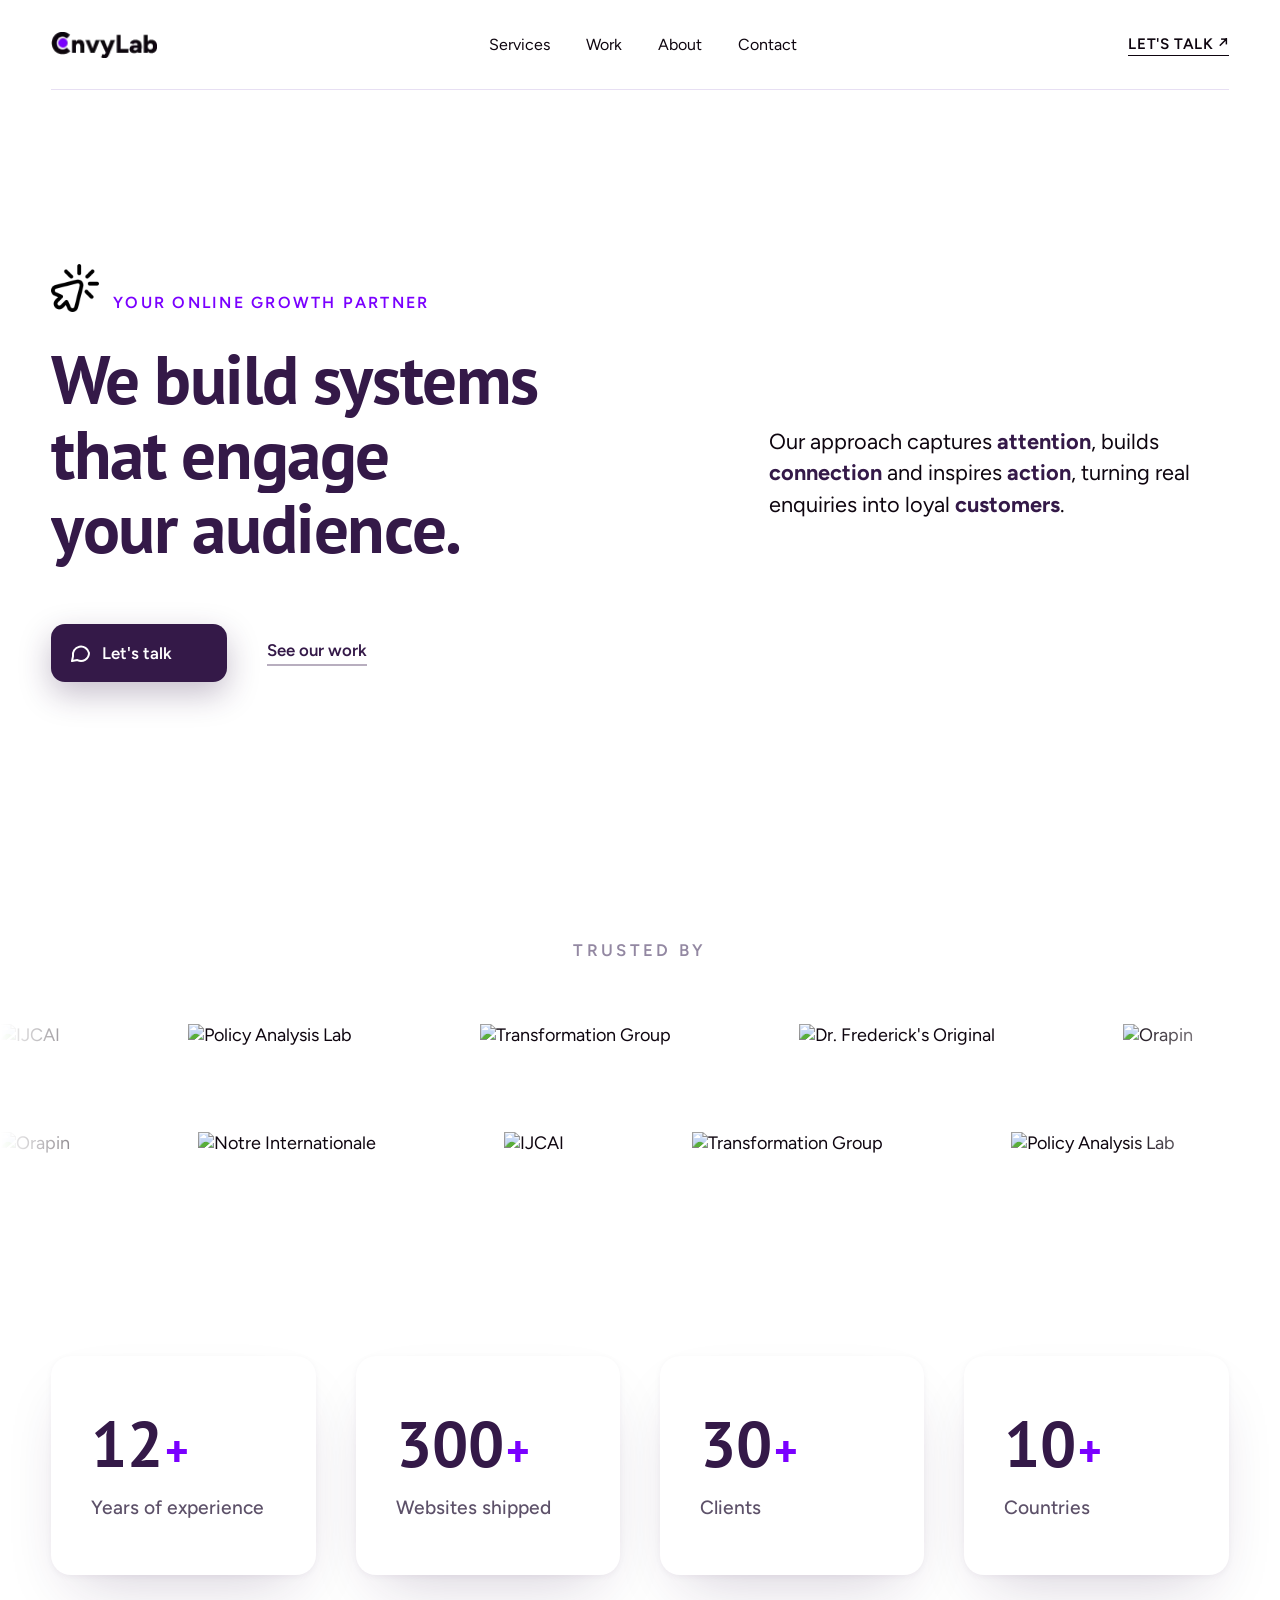
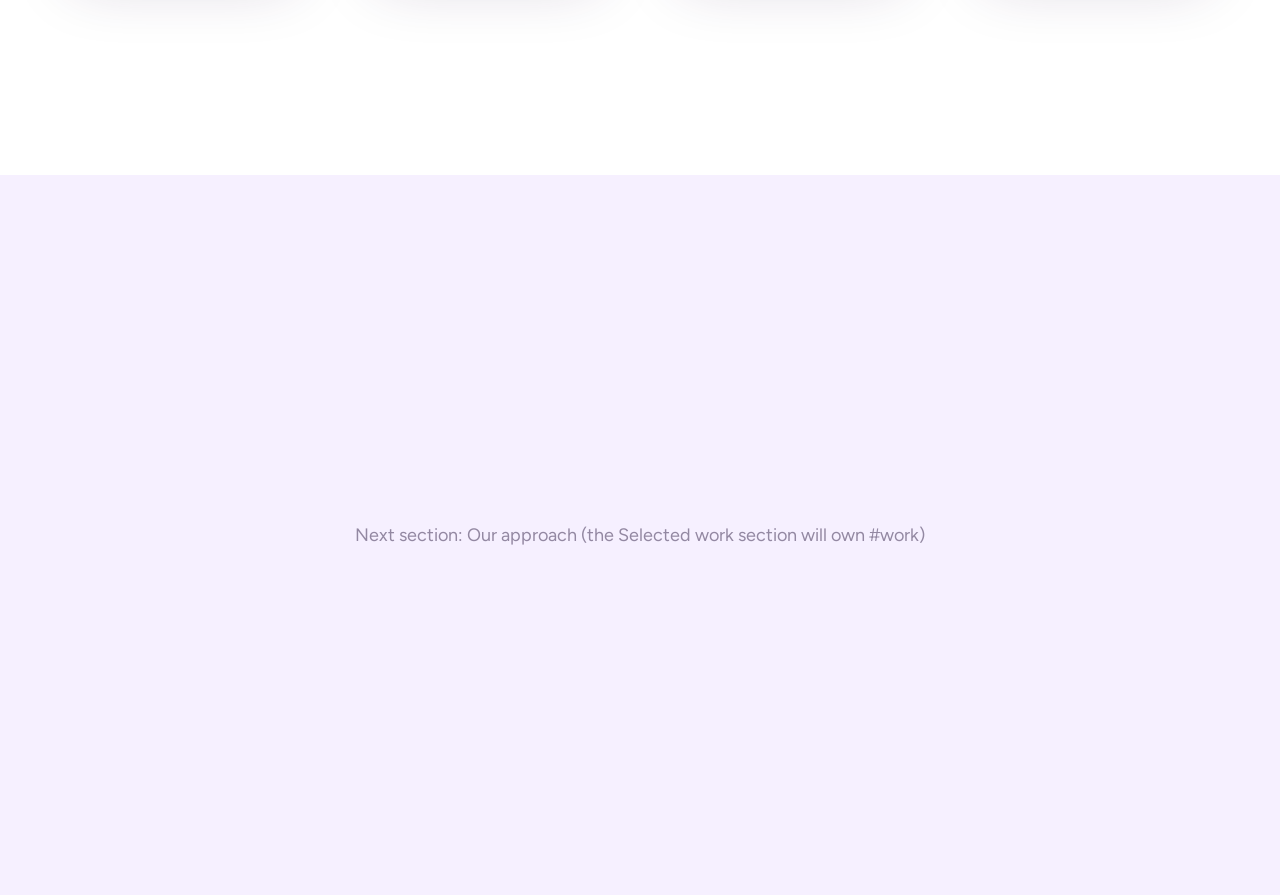
==== website/index.html @ e9a3d0f8 "conveylab hero and progress" ====
<!doctype html>
<html lang="en">
  <head>
    <meta charset="UTF-8" />
    <meta name="viewport" content="width=device-width, initial-scale=1.0" />
    <title>ConvyLab | We build systems that engage your audience</title>
    <meta name="description" content="ConvyLab builds websites as systems that capture attention, build connection and inspire action." />

    <!-- Hide the animated hero parts before the first paint, but only when
         scripts run and the visitor has not asked for reduced motion.
         js/main.js shows them again as each animation starts. -->
    <script>
      if (!matchMedia("(prefers-reduced-motion: reduce)").matches) {
        document.documentElement.classList.add("anim");
      }
    </script>

    <link rel="preconnect" href="https://fonts.googleapis.com" />
    <link rel="preconnect" href="https://fonts.gstatic.com" crossorigin />
    <link href="https://fonts.googleapis.com/css2?family=Figtree:wght@400;500;600;700&family=PT+Sans:wght@700&display=swap" rel="stylesheet" />
    <link rel="stylesheet" href="css/style.css" />
  </head>

  <body>
    <!-- ================= HEADER ================= -->
    <header class="nav">
      <a class="nav__logo" href="./" aria-label="ConvyLab home">
        <img src="assets/convylab-logo.webp" alt="ConvyLab" width="102" height="25" />
      </a>
      <nav aria-label="Main">
        <a href="#">Services</a>
        <a href="#">Work</a>
        <a href="#">About</a>
        <a href="#">Contact</a>
      </nav>
      <button class="nav__cta" type="button" data-open-form>Let's talk <span aria-hidden="true">&nearr;</span></button>
    </header>

    <main>
      <!-- ================= SECTION 1: HERO ================= -->
      <section class="hero">
        <div class="hero__left">
          <div class="hero__tag">
            <img class="hero__icon" src="assets/clicking.webp" alt="" width="48" height="48" />
            <p class="eyebrow">Your online growth partner</p>
          </div>

          <!-- Each line sits in its own mask so it can rise into view.
               Screen readers get the full sentence from aria-label. -->
          <h1 aria-label="We build systems that engage your audience.">
            <span class="line" aria-hidden="true"><span>We build systems</span></span>
            <span class="line" aria-hidden="true"><span>that engage</span></span>
            <span class="line" aria-hidden="true"><span>your audience.</span></span>
          </h1>

          <!-- The slot is the button's home. It has a fixed size so the hero
               does not jump when the button leaves for the corner. -->
          <div class="hero__actions">
          <div class="slot">
            <div class="cta" id="cta">
              <button class="cta__open" id="openBtn" type="button" aria-expanded="false" aria-controls="form">
                <svg width="24" height="24" viewBox="0 0 24 24" fill="none" stroke="currentColor" stroke-width="2" stroke-linecap="round" stroke-linejoin="round" aria-hidden="true"><path d="M21 12a8 8 0 0 1-11.6 7.1L4 20l1-4.6A8 8 0 1 1 21 12z" /></svg>
                <span class="cta__label">Let's talk</span>
              </button>

              <form class="cta__form" id="form">
                <div class="field cta__head">
                  <h2>Tell us what's hurting.</h2>
                  <button class="cta__close" id="closeBtn" type="button" aria-label="Close">&times;</button>
                </div>
                <p class="field cta__note">A short form. We reply within one business day.</p>
                <label class="field"><span>Your name</span><input id="name" name="name" type="text" autocomplete="name" required /></label>
                <label class="field"><span>Email</span><input name="email" type="email" autocomplete="email" required /></label>
                <label class="field"><span>Website (optional)</span><input name="website" type="url" placeholder="https://" /></label>
                <label class="field"><span>What is the one problem costing your business right now?</span><textarea name="problem" rows="3" required></textarea></label>
                <label class="field"><span>What do you think you need?</span>
                  <select name="need">
                    <option>Not sure yet</option>
                    <option>Build</option>
                    <option>Design + Build</option>
                    <option>Growth System</option>
                  </select>
                </label>
                <button class="field cta__send" id="sendBtn" type="submit">Send it</button>
              </form>

              <div class="cta__done">
                <h2>Got it.</h2>
                <p>Munna or Sharif will reply within one business day.</p>
                <button class="cta__send" id="doneBtn" type="button">Close</button>
              </div>
            </div>
          </div>
          <a class="hero__link" href="#work" data-retype>See our work</a>
          </div>
        </div>

        <p class="hero__lead">
          Our approach captures <strong>attention</strong>, builds <strong>connection</strong> and inspires
          <strong>action</strong>, turning real enquiries into loyal <strong>customers</strong>.
        </p>
      </section>

      <!-- ================= SECTION 2: PROOF ================= -->
      <section class="proof" aria-label="Clients and numbers">
        <p class="proof__label">Trusted by</p>

        <!-- Two rows. Row one moves left on scroll, row two moves right.
             The six logos repeat to fill the width; add more logos here
             (two rows want at least 16 different ones).
             TEMPORARY: the images load from the live convylab.com site.
             Save them into assets/logos/ and change the paths before the
             old site is replaced. If an image fails, the name shows instead. -->
        <div class="logos">
          <div class="logos__row" data-dir="left">
            <img src="https://www.convylab.com/wp-content/uploads/2024/10/ijcai-logo-with-letters.png" alt="IJCAI" />
            <img src="https://www.convylab.com/wp-content/uploads/2024/10/Policy-Analysis-Lab-logo-1.png" alt="Policy Analysis Lab" />
            <img src="https://www.convylab.com/wp-content/uploads/2024/10/Transformation-Group.png" alt="Transformation Group" />
            <img src="https://www.convylab.com/wp-content/uploads/2024/10/logo_7a464907-76cd-4994-b418-9738e1183e91_2000x-ezgif.com-webp-to-png-converter.png" alt="Dr. Frederick's Original" />
            <img src="https://www.convylab.com/wp-content/uploads/2024/10/Orapin-Purpose-driven-PR.png" alt="Orapin" />
            <img src="https://www.convylab.com/wp-content/uploads/2024/10/images.png" alt="Notre Internationale" />
          </div>
          <div class="logos__row" data-dir="right">
            <img src="https://www.convylab.com/wp-content/uploads/2024/10/Orapin-Purpose-driven-PR.png" alt="Orapin" />
            <img src="https://www.convylab.com/wp-content/uploads/2024/10/images.png" alt="Notre Internationale" />
            <img src="https://www.convylab.com/wp-content/uploads/2024/10/ijcai-logo-with-letters.png" alt="IJCAI" />
            <img src="https://www.convylab.com/wp-content/uploads/2024/10/Transformation-Group.png" alt="Transformation Group" />
            <img src="https://www.convylab.com/wp-content/uploads/2024/10/Policy-Analysis-Lab-logo-1.png" alt="Policy Analysis Lab" />
            <img src="https://www.convylab.com/wp-content/uploads/2024/10/logo_7a464907-76cd-4994-b418-9738e1183e91_2000x-ezgif.com-webp-to-png-converter.png" alt="Dr. Frederick's Original" />
          </div>
        </div>

        <!-- The final numbers are written here as real text.
             js/main.js only counts up to them. -->
        <ul class="stats">
          <li class="stat">
            <p class="stat__num" aria-label="12 plus"><span class="stat__val" data-to="12" aria-hidden="true">12</span><span class="stat__plus" aria-hidden="true">+</span></p>
            <p class="stat__label">Years of experience</p>
          </li>
          <li class="stat">
            <p class="stat__num" aria-label="300 plus"><span class="stat__val" data-to="300" aria-hidden="true">300</span><span class="stat__plus" aria-hidden="true">+</span></p>
            <p class="stat__label">Websites shipped</p>
          </li>
          <li class="stat">
            <p class="stat__num" aria-label="30 plus"><span class="stat__val" data-to="30" aria-hidden="true">30</span><span class="stat__plus" aria-hidden="true">+</span></p>
            <p class="stat__label">Clients</p>
          </li>
          <li class="stat">
            <p class="stat__num" aria-label="10 plus"><span class="stat__val" data-to="10" aria-hidden="true">10</span><span class="stat__plus" aria-hidden="true">+</span></p>
            <p class="stat__label">Countries</p>
          </li>
        </ul>
      </section>

      <!-- Placeholder so the page can scroll. Section 3 goes here. -->
      <section class="next" id="work"><p>Next section: Our approach (the Selected work section will own #work)</p></section>
    </main>

    <!-- Dims the page while the form is open -->
    <div class="scrim" id="scrim"></div>

    <!-- GSAP from the CDN, no npm. In WordPress these three become wp_enqueue_script calls. -->
    <script src="https://cdn.jsdelivr.net/npm/gsap@3.13.0/dist/gsap.min.js"></script>
    <script src="https://cdn.jsdelivr.net/npm/gsap@3.13.0/dist/ScrollTrigger.min.js"></script>
    <script src="https://cdn.jsdelivr.net/npm/gsap@3.13.0/dist/Flip.min.js"></script>
    <script src="js/main.js"></script>
  </body>
</html>
---- website/css/style.css ----
/* =====================================================================
   ConvyLab: home page (hero + proof)
   Plain CSS, no build step.

   1. Tokens      2. Base       3. Header     4. Hero
   5. Contact button and form   6. Proof: logo rows
   7. Proof: counters           8. Small screens
   ===================================================================== */

/* ---------- 1. Tokens (colours from the live site) ---------- */
:root {
  --primary: #341948; /* headlines, button */
  --secondary: #170b3b; /* form panel */
  --text: #0e050f;
  --muted: #9388a2;
  --tint: #f6f0ff;
  --white: #ffffff;
  --accent: #7a00ff;
  --line: #e7dff3; /* thin borders */

  --font-head: "PT Sans", "Figtree", sans-serif;
  --font-body: "Figtree", system-ui, sans-serif;

  /* The same boxed container as the live site: 1290px wide, centred.
     --wrap is the width every section's content sits in. */
  --container: 1290px;
  --gutter: clamp(20px, 4vw, 60px); /* minimum space at the screen edges */
  --wrap: min(100% - 2 * var(--gutter), var(--container));
  --nav-h: 90px;
}

/* ---------- 2. Base ---------- */
* {
  box-sizing: border-box;
  margin: 0;
}

body {
  font-family: var(--font-body);
  font-size: 18px;
  color: var(--text);
  background: var(--white);
  overflow-x: hidden;
}

a {
  color: inherit;
  text-decoration: none;
}

button,
input,
textarea,
select {
  font: inherit;
}

:focus-visible {
  outline: 2px solid var(--accent);
  outline-offset: 3px;
}

/* ---------- 3. Header ---------- */
.nav {
  display: flex;
  justify-content: space-between;
  align-items: center;
  height: var(--nav-h);
  width: var(--wrap);
  margin: 0 auto;
  border-bottom: 1px solid var(--line);
}

.nav__logo img {
  display: block;
  height: 26px;
  width: auto;
}

.nav nav {
  display: flex;
  gap: 36px;
  font-size: 1rem;
}

.nav nav a,
.nav__cta {
  transition: color 0.2s;
}

.nav nav a:hover,
.nav__cta:hover {
  color: var(--accent);
}

.nav__cta {
  border: 0;
  border-bottom: 1px solid currentColor;
  padding: 2px 0;
  background: none;
  cursor: pointer;
  font-weight: 600;
  font-size: 0.95rem;
  text-transform: uppercase;
  letter-spacing: 0.04em;
  color: var(--text);
}

/* ---------- 4. Hero ---------- */
.hero {
  /* fills the first screen, so the hero has room to breathe */
  min-height: calc(100vh - var(--nav-h));
  width: var(--wrap);
  margin: 0 auto;
  padding: 96px 0 140px;
  display: grid;
  grid-template-columns: 1.35fr 1fr;
  align-items: center;
  gap: 96px;
}

.hero__tag {
  display: flex;
  align-items: flex-end; /* the eyebrow sits low, level with the foot of the icon */
  gap: 14px;
  margin-bottom: 32px;
}

.hero__icon {
  width: 48px;
  height: 48px;
  flex-shrink: 0;
}

.eyebrow {
  text-transform: uppercase;
  letter-spacing: 0.14em;
  font-size: 1rem;
  font-weight: 600;
  line-height: 1.2;
  color: var(--accent);
}

h1 {
  font-family: var(--font-head);
  font-weight: 700;
  font-size: clamp(2.6rem, 5.4vw, 5.4rem);
  line-height: 1;
  letter-spacing: -0.02em;
  color: var(--primary);
}

h1 .line {
  display: block;
  overflow: hidden; /* the mask */
  padding-bottom: 0.08em; /* keeps the tails of g and y from being cut */
}

h1 .line > span {
  display: block;
  white-space: nowrap; /* three lines on desktop, exactly as written */
}

.hero__lead {
  max-width: 440px;
  justify-self: start; /* starts at the left of its column, not pushed to the edge */
  text-align: left;
  font-size: clamp(1.2rem, 1.7vw, 1.6rem);
  line-height: 1.45;
}

.hero__lead strong {
  font-weight: 700;
  color: var(--primary);
}

/* Hidden until js/main.js animates them in. The "anim" class is only
   added when scripts run and motion is allowed (see index.html head). */
.anim .hero__icon,
.anim .eyebrow,
.anim h1,
.anim .hero__actions,
.anim .hero__lead {
  visibility: hidden;
}

/* ---------- 5. Contact button and form ----------
   One element, three looks, switched by classes:
   (no class)  a pill in the hero
   .docked     a round icon fixed in the bottom-right corner
   .open       the form, grown from that corner
   GSAP Flip animates between them. */
.hero__actions {
  margin-top: 56px;
  display: flex;
  align-items: center;
  gap: 40px;
}

.slot {
  width: 176px;
  height: 58px;
  flex-shrink: 0;
}

/* The quiet second action: plain underlined text, no background. */
.hero__link {
  position: relative;
  display: inline-block;
  font-weight: 600;
  font-size: 1.05rem;
  color: var(--primary);
  padding-bottom: 6px;
}

/* Two lines in one: a faint base line, and a purple line on top that grows
   from the left on hover and leaves to the right. A pseudo-element, not
   text-decoration, because the letters are split for the retype. */
.hero__link::before,
.hero__link::after {
  content: "";
  position: absolute;
  left: 0;
  bottom: 0;
  width: 100%;
  height: 2px;
}

.hero__link::before {
  background: rgba(52, 25, 72, 0.35);
}

.hero__link::after {
  background: var(--accent);
  transform: scaleX(0);
  transform-origin: right;
  transition: transform 0.7s cubic-bezier(0.65, 0, 0.35, 1);
}

.hero__link:hover::after {
  transform: scaleX(1);
  transform-origin: left;
}

.cta {
  width: 176px;
  border-radius: 14px; /* slightly rounded, not a pill: a calm block */
  overflow: hidden;
  color: var(--white);
  background: var(--primary);
  box-shadow: 0 12px 32px rgba(52, 25, 72, 0.28);
  transition: background-color 0.25s, box-shadow 0.25s;
}

.cta:not(.open):hover {
  background: var(--accent);
  box-shadow: 0 14px 36px rgba(122, 0, 255, 0.35);
}

.cta.docked {
  position: fixed;
  right: 24px;
  bottom: 24px;
  z-index: 100;
  width: 58px; /* same as the height = a rounded square */
}

.cta.open {
  width: min(92vw, 400px);
  max-height: calc(100vh - 48px);
  overflow-y: auto;
  border-radius: 20px;
  background: var(--secondary);
}

.cta__open {
  width: 100%;
  height: 58px;
  display: flex;
  align-items: center;
  gap: 10px;
  padding-left: 0;
  white-space: nowrap;
  border: 0;
  background: none;
  color: inherit;
  font-weight: 600;
  font-size: 1.05rem;
  cursor: pointer;
}

/* The icon is a 58px cell at the left, the same colour as the button, so the
   corner button is just this cell. The hover colour changes the whole button. */
.cta__open svg {
  flex-shrink: 0; /* the icon never shrinks; the label is simply clipped */
  width: 24px;
  height: 24px;
  margin-left: 17px; /* centres the icon in 58px when docked. A margin, not padding, so the icon's own centre is the pivot when it turns */
}

.cta__label {
  padding-left: 0;
}

.cta__label {
  transition: opacity 0.15s;
}

.cta.docked .cta__label {
  opacity: 0;
}

.cta__form,
.cta__done {
  display: none;
  padding: 24px;
  gap: 14px;
}

.cta.open .cta__open {
  display: none;
}

.cta.open .cta__form {
  display: grid;
}

/* after sending: swap the form for the thank-you panel */
.cta.open.sent .cta__form {
  display: none;
}

.cta.open.sent .cta__done {
  display: grid;
}

.cta__head {
  display: flex;
  justify-content: space-between;
  align-items: center;
  gap: 12px;
}

.cta h2 {
  font-family: var(--font-head);
  font-size: 1.5rem;
  line-height: 1.1;
}

.cta__note,
.cta__done p {
  font-size: 0.92rem;
  color: #cfc4e0;
}

.cta__close {
  flex-shrink: 0;
  width: 34px;
  height: 34px;
  border: 0;
  border-radius: 50%;
  background: rgba(255, 255, 255, 0.14);
  color: #fff;
  font-size: 1.3rem;
  line-height: 1;
  cursor: pointer;
}

.cta__form label {
  display: grid;
  gap: 6px;
  font-size: 0.85rem;
  color: #cfc4e0;
}

.cta__form input,
.cta__form textarea,
.cta__form select {
  width: 100%;
  padding: 12px 14px;
  border-radius: 12px;
  border: 1px solid rgba(255, 255, 255, 0.2);
  background: rgba(255, 255, 255, 0.07);
  color: #fff;
  font-size: 0.98rem;
  resize: none;
}

.cta__form select option {
  color: var(--text);
}

.cta__form input:focus,
.cta__form textarea:focus,
.cta__form select:focus {
  outline: 2px solid #b98cff;
  outline-offset: 1px;
}

.cta__send {
  padding: 14px;
  border: 0;
  border-radius: 12px;
  background: var(--white);
  color: var(--primary);
  font-weight: 700;
  cursor: pointer;
}

.scrim {
  position: fixed;
  inset: 0;
  z-index: 90;
  background: rgba(23, 11, 59, 0.35);
  opacity: 0;
  visibility: hidden;
}

/* ---------- 6. Proof: logo rows ---------- */
.proof {
  padding: 40px 0 200px;
}

.proof__label {
  margin-bottom: 64px;
  text-align: center;
  text-transform: uppercase;
  letter-spacing: 0.2em;
  font-size: 1.05rem;
  font-weight: 600;
  color: var(--muted);
}

.logos {
  display: grid;
  gap: 64px; /* space between the two rows */
  overflow: hidden;
  /* fade both edges */
  -webkit-mask-image: linear-gradient(90deg, transparent, #000 12%, #000 88%, transparent);
  mask-image: linear-gradient(90deg, transparent, #000 12%, #000 88%, transparent);
}

.logos__row {
  display: flex;
  align-items: center;
  gap: 128px; /* wide gaps so the logos never crowd each other */
  width: max-content;
  white-space: nowrap;
  will-change: transform;
}

/* full colour by default, grey on hover */
.logos__row img {
  height: 44px;
  width: auto;
  flex-shrink: 0;
  transition: filter 0.3s, opacity 0.3s;
}

.logos__row img:hover {
  filter: grayscale(1);
  opacity: 0.6;
}

/* shown instead of a logo whose image failed to load */
.logos__name {
  font-family: var(--font-head);
  font-weight: 700;
  font-size: 1.6rem;
  line-height: 44px;
  color: var(--primary);
}

/* ---------- 7. Proof: counters ---------- */
.stats {
  list-style: none;
  width: var(--wrap);
  margin: 180px auto 0;
  padding: 0;
  display: grid;
  grid-template-columns: repeat(4, 1fr);
  gap: 40px;
}

/* white card lifted off the page by a soft shadow: no border, no tint */
.stat {
  padding: 56px 40px;
  border-radius: 20px;
  background: var(--white);
  box-shadow:
    0 2px 6px rgba(52, 25, 72, 0.05),
    0 28px 64px -24px rgba(52, 25, 72, 0.22);
}

.stat__num {
  display: flex;
  align-items: baseline;
  font-family: var(--font-head);
  font-weight: 700;
  font-size: clamp(3rem, 5vw, 4.75rem);
  line-height: 1;
  color: var(--primary);
  font-variant-numeric: tabular-nums; /* every digit the same width */
}

.stat__val,
.stat__plus {
  display: inline-block;
}

.stat__plus {
  margin-left: 2px;
  font-size: 0.7em;
  color: var(--accent);
}

.stat__label {
  margin-top: 20px;
  font-size: 1.2rem;
  font-weight: 500;
  color: #5d5169; /* darker than --muted so the larger label reads clearly */
}

.next {
  min-height: 80vh;
  display: grid;
  place-items: center;
  background: var(--tint);
  color: var(--muted);
}

/* ---------- 8. Small screens ---------- */
@media (max-width: 1100px) {
  .stats {
    grid-template-columns: repeat(2, 1fr);
  }
}

@media (max-width: 900px) {
  .nav nav {
    display: none;
  }

  .hero {
    grid-template-columns: 1fr;
    gap: 48px;
    min-height: 0;
    padding: 56px 0 96px;
  }

  h1 .line > span {
    white-space: normal; /* let long lines wrap on phones */
  }

  .eyebrow {
    font-size: 0.85rem;
  }

  .proof {
    padding-bottom: 120px;
  }

  .proof__label {
    margin-bottom: 40px;
    font-size: 0.9rem;
  }

  .logos {
    gap: 40px;
  }

  .logos__row {
    gap: 72px;
  }

  .logos__row img {
    height: 30px;
  }

  .logos__name {
    font-size: 1.2rem;
    line-height: 30px;
  }

  .stats {
    grid-template-columns: 1fr;
    gap: 20px;
    margin-top: 96px;
  }

  .stat {
    display: flex;
    align-items: center;
    justify-content: space-between;
    gap: 16px;
    padding: 28px;
  }

  .stat__label {
    margin-top: 0;
    font-size: 1.05rem;
    text-align: right;
  }
}

/* Retyped text: each letter sits in its own span so GSAP can write it in again. */
.char {
  display: inline-block;
  white-space: pre;
}
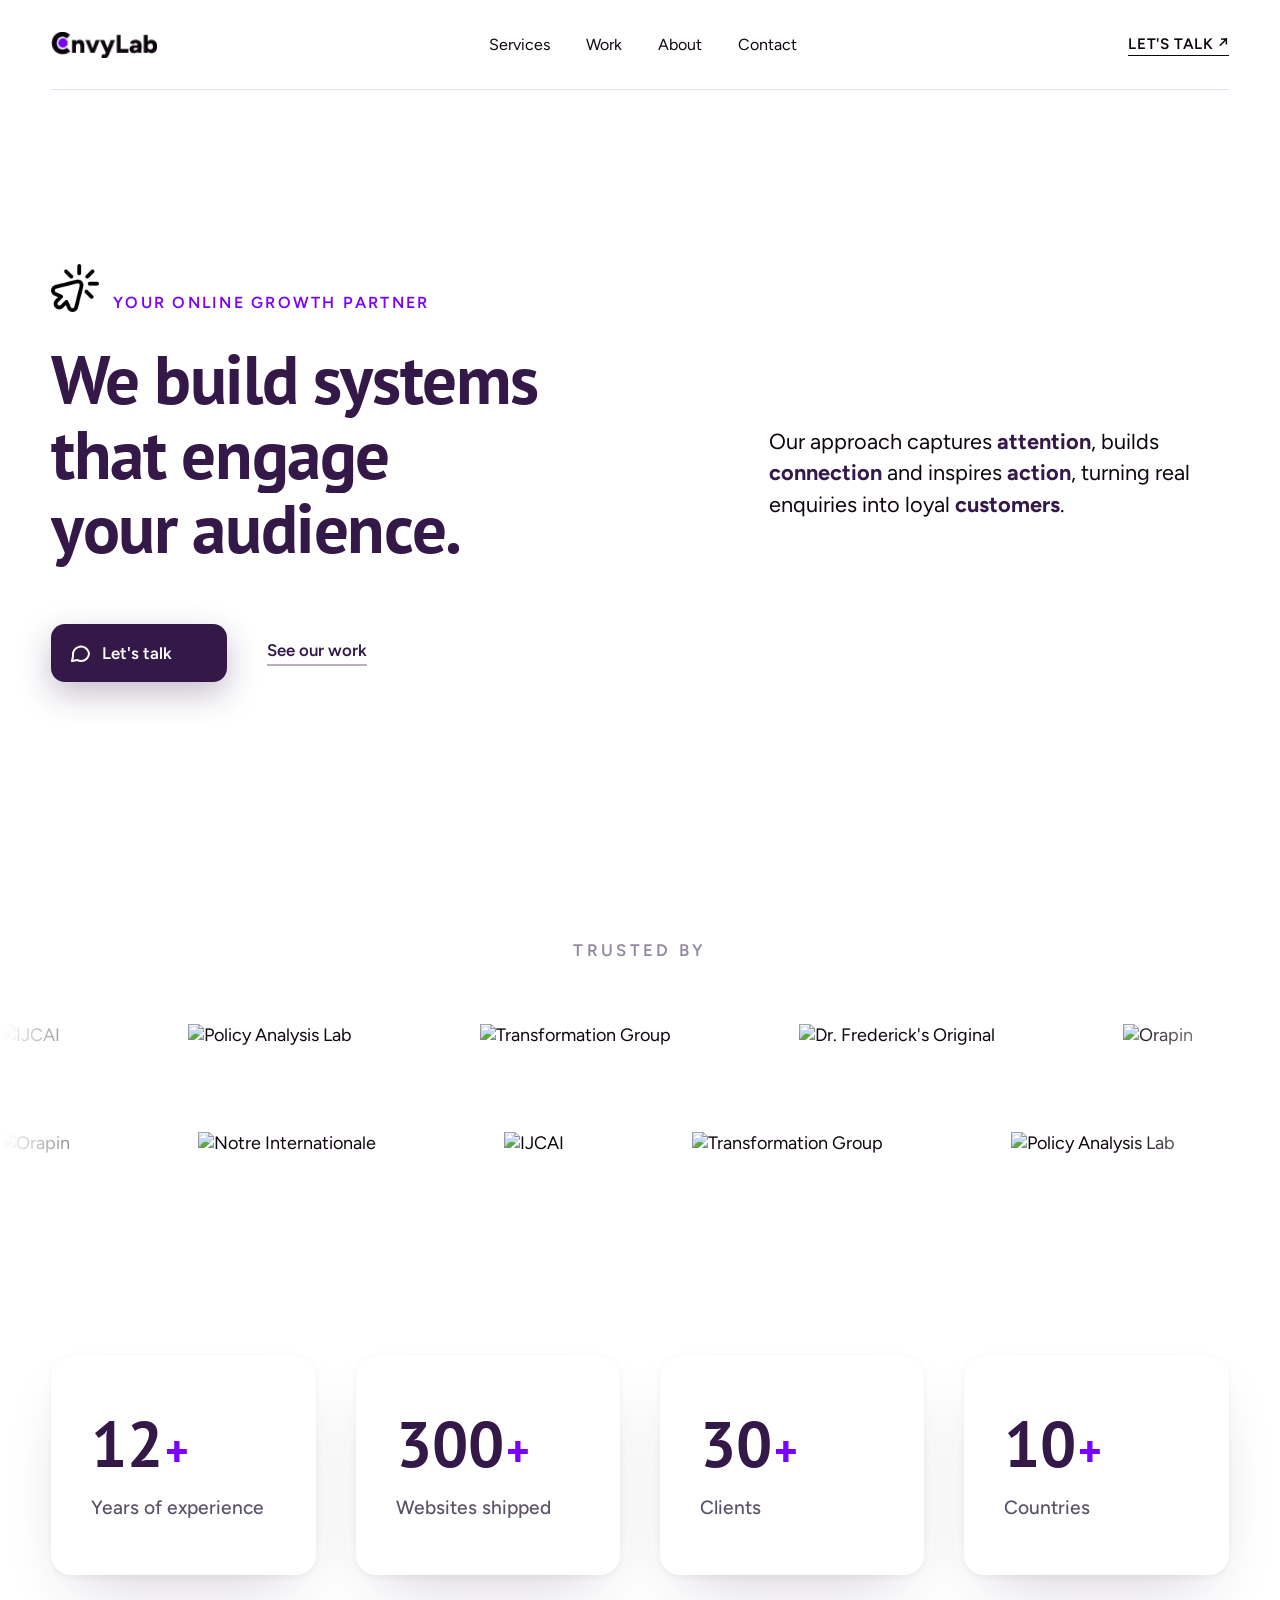
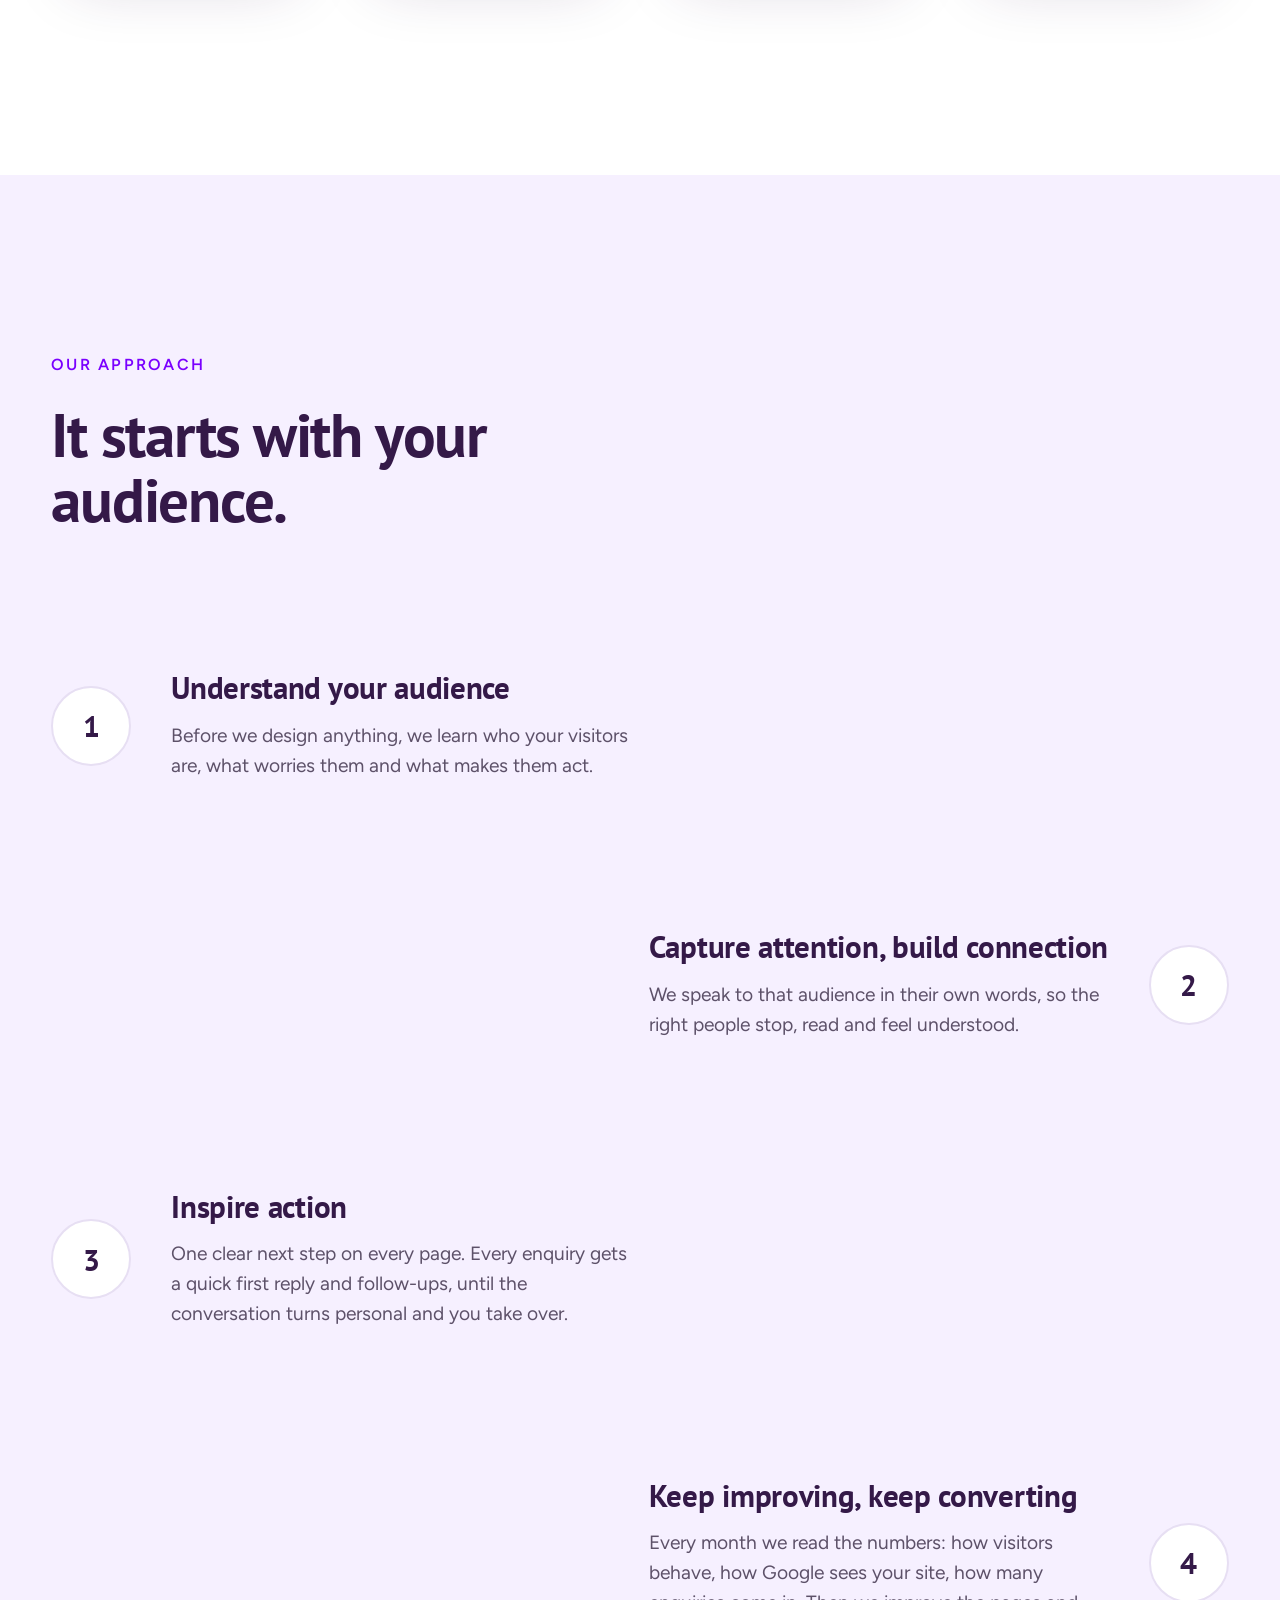
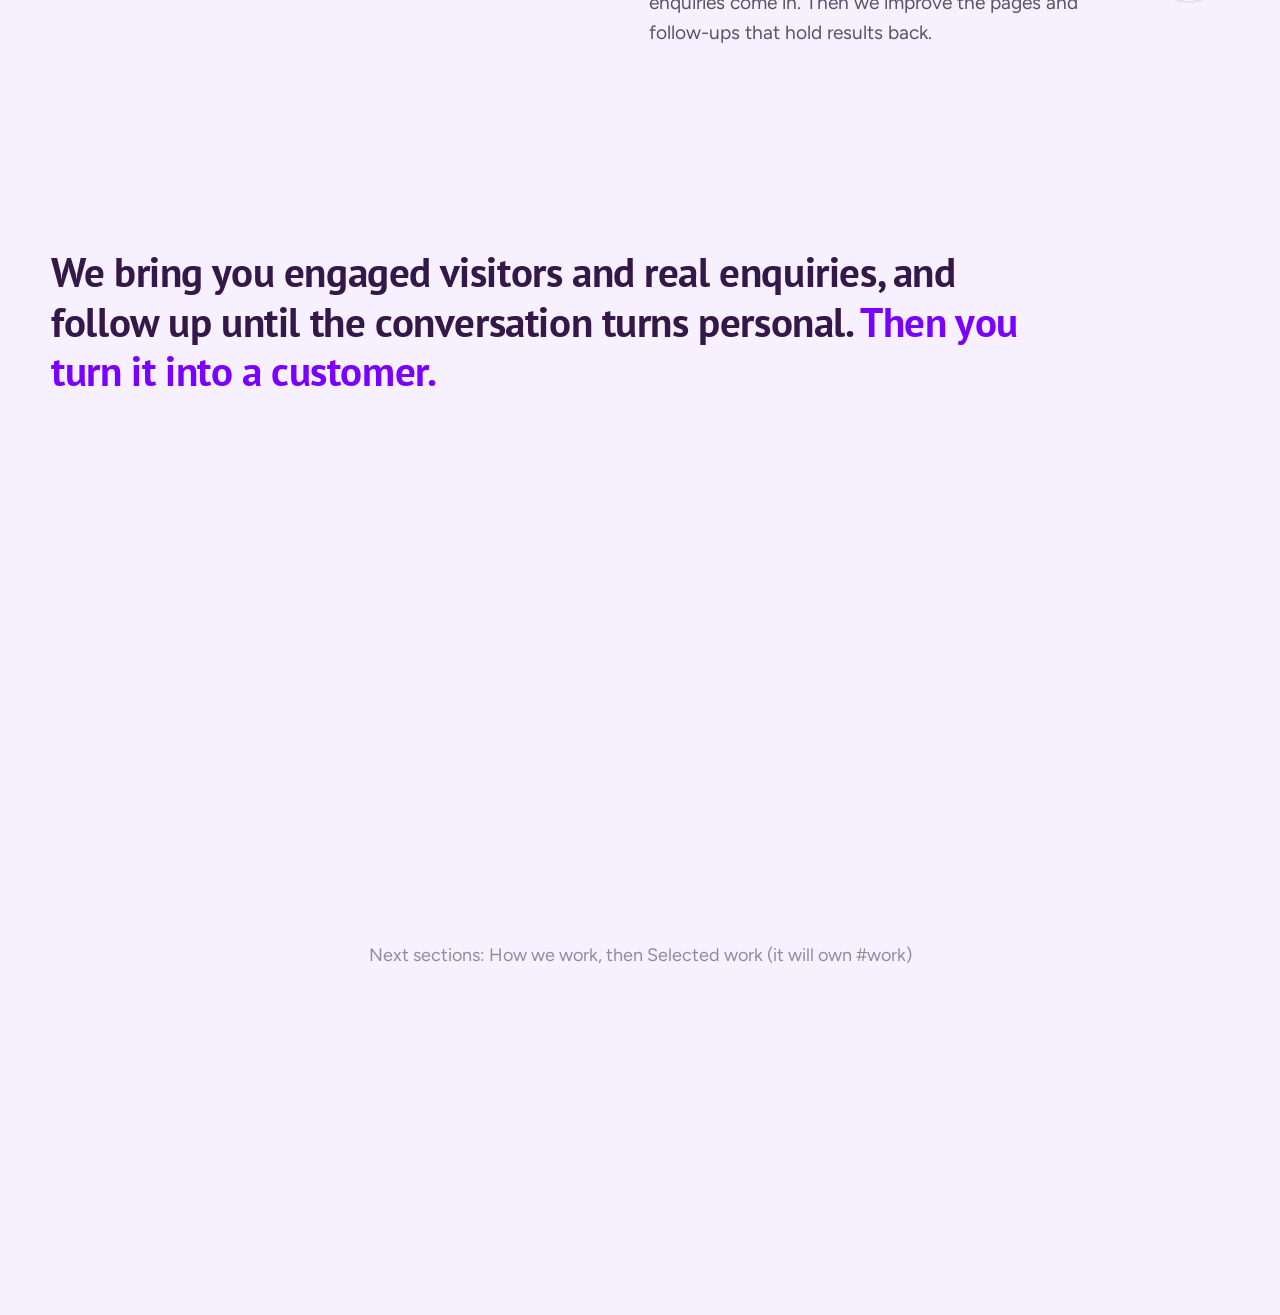
==== commit ba6400fd: "our approach section" ====
--- a/website/index.html
+++ b/website/index.html
@@ -152,8 +152,55 @@
         </ul>
       </section>
 
-      <!-- Placeholder so the page can scroll. Section 3 goes here. -->
-      <section class="next" id="work"><p>Next section: Our approach (the Selected work section will own #work)</p></section>
+      <!-- 3. Our approach: four steps joined by a line that draws as you scroll -->
+      <section class="approach" id="approach" aria-labelledby="approach-title">
+        <div class="approach__inner">
+          <p class="approach__eyebrow">Our approach</p>
+          <h2 id="approach-title">It starts with your audience.</h2>
+
+          <div class="steps-wrap" id="stepsWrap">
+            <ol class="steps">
+              <li class="step">
+                <span class="step__node" aria-hidden="true">1</span>
+                <div class="step__body">
+                  <h3>Understand your audience</h3>
+                  <p>Before we design anything, we learn who your visitors are, what worries them and what makes them act.</p>
+                </div>
+              </li>
+              <li class="step">
+                <span class="step__node" aria-hidden="true">2</span>
+                <div class="step__body">
+                  <h3>Capture attention, build connection</h3>
+                  <p>We speak to that audience in their own words, so the right people stop, read and feel understood.</p>
+                </div>
+              </li>
+              <li class="step">
+                <span class="step__node" aria-hidden="true">3</span>
+                <div class="step__body">
+                  <h3>Inspire action</h3>
+                  <p>One clear next step on every page. Every enquiry gets a quick first reply and follow-ups, until the conversation turns personal and you take over.</p>
+                </div>
+              </li>
+              <li class="step">
+                <span class="step__node" aria-hidden="true">4</span>
+                <div class="step__body">
+                  <h3>Keep improving, keep converting</h3>
+                  <p>Every month we read the numbers: how visitors behave, how Google sees your site, how many enquiries come in. Then we improve the pages and follow-ups that hold results back.</p>
+                </div>
+              </li>
+            </ol>
+            <svg class="steps__svg" id="stepsSvg" aria-hidden="true"></svg>
+          </div>
+
+          <p class="approach__close">
+            We bring you engaged visitors and real enquiries, and follow up until the conversation turns personal.
+            <span>Then you turn it into a customer.</span>
+          </p>
+        </div>
+      </section>
+
+      <!-- Placeholder so the page can scroll. Sections 4 to 10 go here. -->
+      <section class="next" id="work"><p>Next sections: How we work, then Selected work (it will own #work)</p></section>
     </main>
 
     <!-- Dims the page while the form is open -->
--- a/website/css/style.css
+++ b/website/css/style.css
@@ -9,24 +9,26 @@
 
 /* ---------- 1. Tokens (colours from the live site) ---------- */
 :root {
-  --primary: #341948; /* headlines, button */
-  --secondary: #170b3b; /* form panel */
-  --text: #0e050f;
-  --muted: #9388a2;
-  --tint: #f6f0ff;
-  --white: #ffffff;
-  --accent: #7a00ff;
-  --line: #e7dff3; /* thin borders */
+  --primary: oklch(27.7% 0.087 308); /* headlines, button */
+  --secondary: oklch(20.4% 0.087 288); /* form panel */
+  --text: oklch(13.7% 0.029 324);
+  --muted: oklch(64.5% 0.040 304);
+  --tint: oklch(96.4% 0.021 304);
+  --white: oklch(100.0% 0.000 0);
+  --accent: oklch(52.4% 0.293 292);
+  --line: oklch(91.6% 0.028 304); /* thin borders */
+  --track: oklch(86.6% 0.046 304); /* the dotted track behind the drawn line */
+  --text-soft: oklch(45.6% 0.041 307); /* body text, darker than --muted so it reads clearly */
 
   --font-head: "PT Sans", "Figtree", sans-serif;
   --font-body: "Figtree", system-ui, sans-serif;
 
-  /* The same boxed container as the live site: 1290px wide, centred.
+  /* The same boxed container as the live site: 80.625rem wide, centred.
      --wrap is the width every section's content sits in. */
-  --container: 1290px;
-  --gutter: clamp(20px, 4vw, 60px); /* minimum space at the screen edges */
+  --container: 80.625rem;
+  --gutter: clamp(1.25rem, 4vw, 3.75rem); /* minimum space at the screen edges */
   --wrap: min(100% - 2 * var(--gutter), var(--container));
-  --nav-h: 90px;
+  --nav-h: 5.625rem;
 }
 
 /* ---------- 2. Base ---------- */
@@ -37,7 +39,7 @@
 
 body {
   font-family: var(--font-body);
-  font-size: 18px;
+  font-size: 1.125rem;
   color: var(--text);
   background: var(--white);
   overflow-x: hidden;
@@ -57,7 +59,7 @@
 
 :focus-visible {
   outline: 2px solid var(--accent);
-  outline-offset: 3px;
+  outline-offset: 0.1875rem;
 }
 
 /* ---------- 3. Header ---------- */
@@ -73,13 +75,13 @@
 
 .nav__logo img {
   display: block;
-  height: 26px;
+  height: 1.625rem;
   width: auto;
 }
 
 .nav nav {
   display: flex;
-  gap: 36px;
+  gap: 2.25rem;
   font-size: 1rem;
 }
 
@@ -112,23 +114,23 @@
   min-height: calc(100vh - var(--nav-h));
   width: var(--wrap);
   margin: 0 auto;
-  padding: 96px 0 140px;
+  padding: 6rem 0 8.75rem;
   display: grid;
   grid-template-columns: 1.35fr 1fr;
   align-items: center;
-  gap: 96px;
+  gap: 6rem;
 }
 
 .hero__tag {
   display: flex;
   align-items: flex-end; /* the eyebrow sits low, level with the foot of the icon */
-  gap: 14px;
-  margin-bottom: 32px;
+  gap: 0.875rem;
+  margin-bottom: 2rem;
 }
 
 .hero__icon {
-  width: 48px;
-  height: 48px;
+  width: 3rem;
+  height: 3rem;
   flex-shrink: 0;
 }
 
@@ -162,7 +164,7 @@
 }
 
 .hero__lead {
-  max-width: 440px;
+  max-width: 27.5rem;
   justify-self: start; /* starts at the left of its column, not pushed to the edge */
   text-align: left;
   font-size: clamp(1.2rem, 1.7vw, 1.6rem);
@@ -191,15 +193,15 @@
    .open       the form, grown from that corner
    GSAP Flip animates between them. */
 .hero__actions {
-  margin-top: 56px;
+  margin-top: 3.5rem;
   display: flex;
   align-items: center;
-  gap: 40px;
+  gap: 2.5rem;
 }
 
 .slot {
-  width: 176px;
-  height: 58px;
+  width: 11rem;
+  height: 3.625rem;
   flex-shrink: 0;
 }
 
@@ -210,7 +212,7 @@
   font-weight: 600;
   font-size: 1.05rem;
   color: var(--primary);
-  padding-bottom: 6px;
+  padding-bottom: 0.375rem;
 }
 
 /* Two lines in one: a faint base line, and a purple line on top that grows
@@ -227,7 +229,7 @@
 }
 
 .hero__link::before {
-  background: rgba(52, 25, 72, 0.35);
+  background: oklch(27.7% 0.087 308 / 0.35);
 }
 
 .hero__link::after {
@@ -243,42 +245,42 @@
 }
 
 .cta {
-  width: 176px;
-  border-radius: 14px; /* slightly rounded, not a pill: a calm block */
+  width: 11rem;
+  border-radius: 0.875rem; /* slightly rounded, not a pill: a calm block */
   overflow: hidden;
   color: var(--white);
   background: var(--primary);
-  box-shadow: 0 12px 32px rgba(52, 25, 72, 0.28);
+  box-shadow: 0 0.75rem 2rem oklch(27.7% 0.087 308 / 0.28);
   transition: background-color 0.25s, box-shadow 0.25s;
 }
 
 .cta:not(.open):hover {
   background: var(--accent);
-  box-shadow: 0 14px 36px rgba(122, 0, 255, 0.35);
+  box-shadow: 0 0.875rem 2.25rem oklch(52.4% 0.293 292 / 0.35);
 }
 
 .cta.docked {
   position: fixed;
-  right: 24px;
-  bottom: 24px;
+  right: 1.5rem;
+  bottom: 1.5rem;
   z-index: 100;
-  width: 58px; /* same as the height = a rounded square */
+  width: 3.625rem; /* same as the height = a rounded square */
 }
 
 .cta.open {
-  width: min(92vw, 400px);
-  max-height: calc(100vh - 48px);
+  width: min(92vw, 25rem);
+  max-height: calc(100vh - 3rem);
   overflow-y: auto;
-  border-radius: 20px;
+  border-radius: 1.25rem;
   background: var(--secondary);
 }
 
 .cta__open {
   width: 100%;
-  height: 58px;
+  height: 3.625rem;
   display: flex;
   align-items: center;
-  gap: 10px;
+  gap: 0.625rem;
   padding-left: 0;
   white-space: nowrap;
   border: 0;
@@ -289,13 +291,13 @@
   cursor: pointer;
 }
 
-/* The icon is a 58px cell at the left, the same colour as the button, so the
+/* The icon is a 3.625rem cell at the left, the same colour as the button, so the
    corner button is just this cell. The hover colour changes the whole button. */
 .cta__open svg {
   flex-shrink: 0; /* the icon never shrinks; the label is simply clipped */
-  width: 24px;
-  height: 24px;
-  margin-left: 17px; /* centres the icon in 58px when docked. A margin, not padding, so the icon's own centre is the pivot when it turns */
+  width: 1.5rem;
+  height: 1.5rem;
+  margin-left: 1.0625rem; /* centres the icon in 3.625rem when docked. A margin, not padding, so the icon's own centre is the pivot when it turns */
 }
 
 .cta__label {
@@ -313,8 +315,8 @@
 .cta__form,
 .cta__done {
   display: none;
-  padding: 24px;
-  gap: 14px;
+  padding: 1.5rem;
+  gap: 0.875rem;
 }
 
 .cta.open .cta__open {
@@ -338,7 +340,7 @@
   display: flex;
   justify-content: space-between;
   align-items: center;
-  gap: 12px;
+  gap: 0.75rem;
 }
 
 .cta h2 {
@@ -350,16 +352,16 @@
 .cta__note,
 .cta__done p {
   font-size: 0.92rem;
-  color: #cfc4e0;
+  color: oklch(83.8% 0.040 303);
 }
 
 .cta__close {
   flex-shrink: 0;
-  width: 34px;
-  height: 34px;
+  width: 2.125rem;
+  height: 2.125rem;
   border: 0;
   border-radius: 50%;
-  background: rgba(255, 255, 255, 0.14);
+  background: oklch(100.0% 0.000 0 / 0.14);
   color: #fff;
   font-size: 1.3rem;
   line-height: 1;
@@ -368,19 +370,19 @@
 
 .cta__form label {
   display: grid;
-  gap: 6px;
+  gap: 0.375rem;
   font-size: 0.85rem;
-  color: #cfc4e0;
+  color: oklch(83.8% 0.040 303);
 }
 
 .cta__form input,
 .cta__form textarea,
 .cta__form select {
   width: 100%;
-  padding: 12px 14px;
-  border-radius: 12px;
-  border: 1px solid rgba(255, 255, 255, 0.2);
-  background: rgba(255, 255, 255, 0.07);
+  padding: 0.75rem 0.875rem;
+  border-radius: 0.75rem;
+  border: 1px solid oklch(100.0% 0.000 0 / 0.2);
+  background: oklch(100.0% 0.000 0 / 0.07);
   color: #fff;
   font-size: 0.98rem;
   resize: none;
@@ -393,14 +395,14 @@
 .cta__form input:focus,
 .cta__form textarea:focus,
 .cta__form select:focus {
-  outline: 2px solid #b98cff;
+  outline: 2px solid oklch(73.0% 0.166 300);
   outline-offset: 1px;
 }
 
 .cta__send {
-  padding: 14px;
+  padding: 0.875rem;
   border: 0;
-  border-radius: 12px;
+  border-radius: 0.75rem;
   background: var(--white);
   color: var(--primary);
   font-weight: 700;
@@ -411,18 +413,18 @@
   position: fixed;
   inset: 0;
   z-index: 90;
-  background: rgba(23, 11, 59, 0.35);
+  background: oklch(20.4% 0.087 288 / 0.35);
   opacity: 0;
   visibility: hidden;
 }
 
 /* ---------- 6. Proof: logo rows ---------- */
 .proof {
-  padding: 40px 0 200px;
+  padding: 2.5rem 0 12.5rem;
 }
 
 .proof__label {
-  margin-bottom: 64px;
+  margin-bottom: 4rem;
   text-align: center;
   text-transform: uppercase;
   letter-spacing: 0.2em;
@@ -433,7 +435,7 @@
 
 .logos {
   display: grid;
-  gap: 64px; /* space between the two rows */
+  gap: 4rem; /* space between the two rows */
   overflow: hidden;
   /* fade both edges */
   -webkit-mask-image: linear-gradient(90deg, transparent, #000 12%, #000 88%, transparent);
@@ -443,7 +445,7 @@
 .logos__row {
   display: flex;
   align-items: center;
-  gap: 128px; /* wide gaps so the logos never crowd each other */
+  gap: 8rem; /* wide gaps so the logos never crowd each other */
   width: max-content;
   white-space: nowrap;
   will-change: transform;
@@ -451,7 +453,7 @@
 
 /* full colour by default, grey on hover */
 .logos__row img {
-  height: 44px;
+  height: 2.75rem;
   width: auto;
   flex-shrink: 0;
   transition: filter 0.3s, opacity 0.3s;
@@ -467,7 +469,7 @@
   font-family: var(--font-head);
   font-weight: 700;
   font-size: 1.6rem;
-  line-height: 44px;
+  line-height: 2.75rem;
   color: var(--primary);
 }
 
@@ -475,21 +477,21 @@
 .stats {
   list-style: none;
   width: var(--wrap);
-  margin: 180px auto 0;
+  margin: 11.25rem auto 0;
   padding: 0;
   display: grid;
   grid-template-columns: repeat(4, 1fr);
-  gap: 40px;
+  gap: 2.5rem;
 }
 
 /* white card lifted off the page by a soft shadow: no border, no tint */
 .stat {
-  padding: 56px 40px;
-  border-radius: 20px;
+  padding: 3.5rem 2.5rem;
+  border-radius: 1.25rem;
   background: var(--white);
   box-shadow:
-    0 2px 6px rgba(52, 25, 72, 0.05),
-    0 28px 64px -24px rgba(52, 25, 72, 0.22);
+    0 2px 0.375rem oklch(27.7% 0.087 308 / 0.05),
+    0 1.75rem 4rem -1.5rem oklch(27.7% 0.087 308 / 0.22);
 }
 
 .stat__num {
@@ -515,10 +517,10 @@
 }
 
 .stat__label {
-  margin-top: 20px;
+  margin-top: 1.25rem;
   font-size: 1.2rem;
   font-weight: 500;
-  color: #5d5169; /* darker than --muted so the larger label reads clearly */
+  color: var(--text-soft); /* darker than --muted so the larger label reads clearly */
 }
 
 .next {
@@ -530,22 +532,22 @@
 }
 
 /* ---------- 8. Small screens ---------- */
-@media (max-width: 1100px) {
+@media (max-width: 68.75rem) {
   .stats {
     grid-template-columns: repeat(2, 1fr);
   }
 }
 
-@media (max-width: 900px) {
+@media (max-width: 56.25rem) {
   .nav nav {
     display: none;
   }
 
   .hero {
     grid-template-columns: 1fr;
-    gap: 48px;
+    gap: 3rem;
     min-height: 0;
-    padding: 56px 0 96px;
+    padding: 3.5rem 0 6rem;
   }
 
   h1 .line > span {
@@ -557,49 +559,49 @@
   }
 
   .proof {
-    padding-bottom: 120px;
+    padding-bottom: 7.5rem;
   }
 
   .proof__label {
-    margin-bottom: 40px;
+    margin-bottom: 2.5rem;
     font-size: 0.9rem;
   }
 
   .logos {
-    gap: 40px;
+    gap: 2.5rem;
   }
 
   .logos__row {
-    gap: 72px;
+    gap: 4.5rem;
   }
 
   .logos__row img {
-    height: 30px;
+    height: 1.875rem;
   }
 
   .logos__name {
     font-size: 1.2rem;
-    line-height: 30px;
-  }
-
+    line-height: 1.875rem;
+  }
+
+  /* Phones and tablets keep two columns, number on top and label below,
+     exactly like desktop. Only the spacing gets tighter. */
   .stats {
-    grid-template-columns: 1fr;
-    gap: 20px;
-    margin-top: 96px;
+    gap: 1rem;
+    margin-top: 6rem;
   }
 
   .stat {
-    display: flex;
-    align-items: center;
-    justify-content: space-between;
-    gap: 16px;
-    padding: 28px;
+    padding: 2rem 1.25rem;
+  }
+
+  .stat__num {
+    font-size: clamp(2.5rem, 11vw, 3.5rem);
   }
 
   .stat__label {
-    margin-top: 0;
+    margin-top: 0.75rem;
     font-size: 1.05rem;
-    text-align: right;
   }
 }
 
@@ -608,3 +610,165 @@
   display: inline-block;
   white-space: pre;
 }
+
+
+/* ---------- 9. Our approach: four joined steps ----------
+   The numbered circles sit on alternating sides. A line is drawn between
+   them as the visitor scrolls (see js/main.js). The text is always in the
+   page; scripts only dim it until the line reaches it. */
+.approach {
+  background: var(--tint);
+  padding: 11.25rem 0 12.5rem;
+}
+
+.approach__inner {
+  width: var(--wrap);
+  margin: 0 auto;
+}
+
+.approach__eyebrow {
+  font-size: 1rem;
+  font-weight: 600;
+  letter-spacing: 0.14em;
+  text-transform: uppercase;
+  color: var(--accent);
+  margin-bottom: 1.75rem;
+}
+
+.approach h2 {
+  font-family: var(--font-head);
+  font-weight: 700;
+  font-size: clamp(2.4rem, 4.8vw, 4.6rem);
+  line-height: 1.05;
+  letter-spacing: -0.02em;
+  color: var(--primary);
+  max-width: 14ch;
+}
+
+.steps-wrap {
+  position: relative;
+  margin-top: 8.75rem;
+}
+
+.steps {
+  list-style: none;
+  margin: 0;
+  padding: 0;
+  display: grid;
+  gap: 9.375rem;
+}
+
+.step {
+  display: flex;
+  align-items: center;
+  gap: 2.5rem;
+}
+
+.step:nth-child(even) {
+  flex-direction: row-reverse;
+}
+
+.step__node {
+  position: relative;
+  z-index: 2; /* above the drawn line */
+  flex: none;
+  width: 5rem;
+  height: 5rem;
+  display: grid;
+  place-items: center;
+  border-radius: 50%;
+  background: var(--white);
+  border: 2px solid var(--line);
+  color: var(--primary);
+  font-family: var(--font-head);
+  font-weight: 700;
+  font-size: 1.9rem;
+}
+
+.step__body {
+  max-width: 28.75rem;
+}
+
+.step h3 {
+  font-family: var(--font-head);
+  font-weight: 700;
+  font-size: clamp(1.6rem, 2.4vw, 2.2rem);
+  line-height: 1.1;
+  letter-spacing: -0.01em;
+  color: var(--primary);
+  margin-bottom: 1rem;
+}
+
+.step p {
+  font-size: 1.2rem;
+  line-height: 1.55;
+  color: var(--text-soft);
+}
+
+.steps__svg {
+  position: absolute;
+  inset: 0;
+  width: 100%;
+  height: 100%;
+  overflow: visible;
+  pointer-events: none;
+  z-index: 1;
+}
+
+.steps__base,
+.steps__draw {
+  fill: none;
+  stroke-linecap: round;
+}
+
+.steps__base {
+  stroke: var(--track);
+  stroke-width: 2;
+  stroke-dasharray: 2 10; /* a dotted track the purple line runs along */
+}
+
+.steps__draw {
+  stroke: var(--accent);
+  stroke-width: 3;
+}
+
+.approach__close {
+  margin-top: 12.5rem;
+  max-width: 61.25rem;
+  font-family: var(--font-head);
+  font-weight: 700;
+  font-size: clamp(1.8rem, 3.2vw, 3rem);
+  line-height: 1.2;
+  letter-spacing: -0.01em;
+  color: var(--primary);
+}
+
+.approach__close span {
+  color: var(--accent);
+}
+
+@media (max-width: 56.25rem) {
+  .approach {
+    padding: 7.5rem 0 8.125rem;
+  }
+  .steps-wrap {
+    margin-top: 5rem;
+  }
+  .steps {
+    gap: 6rem;
+  }
+  .step,
+  .step:nth-child(even) {
+    flex-direction: row;
+    align-items: flex-start;
+    gap: 1.25rem;
+  }
+  .step__node {
+    width: 3.5rem;
+    height: 3.5rem;
+    font-size: 1.4rem;
+  }
+  .approach__close {
+    margin-top: 7.5rem;
+  }
+}
